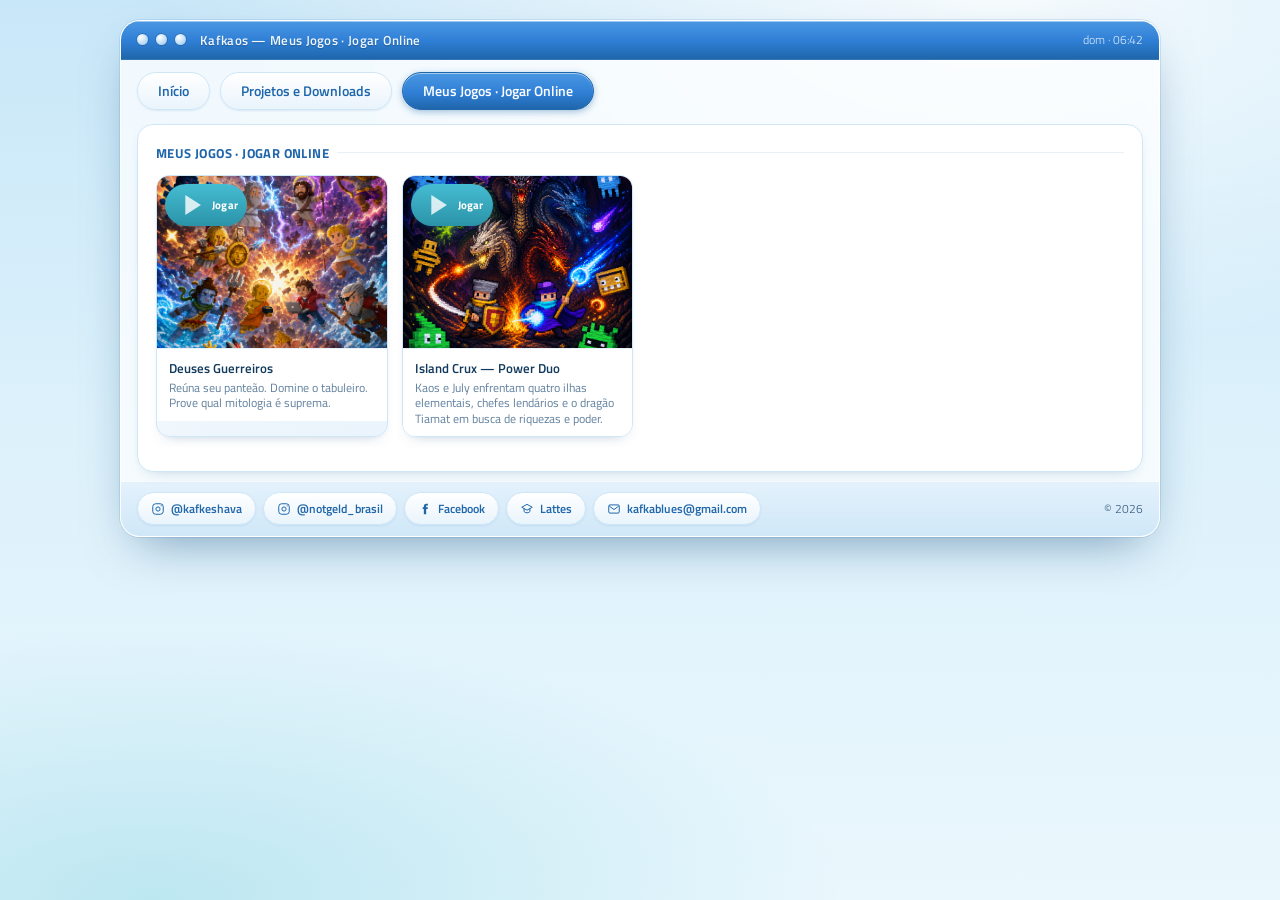
==== jogos-online.html @ 0dcbb70d "Update jogos-online.html" ====
<!DOCTYPE html>
<html lang="pt-BR">
<head>
<meta charset="UTF-8">
<meta name="viewport" content="width=device-width, initial-scale=1.0">
<title>Meus Jogos · Jogar Online — Kafkaos (Franz Kafka Porto Domingos)</title>
<meta name="description" content="Jogos em HTML de Franz Kafka Porto Domingos, para jogar direto no navegador.">
<link rel="stylesheet" href="style.css">
</head>
<body>
<div class="window">

  <div class="titlebar">
    <span class="dot"></span><span class="dot"></span><span class="dot"></span>
    <span class="tt">Kafkaos — Meus Jogos · Jogar Online</span>
    <span class="clock"></span>
  </div>

  <nav class="nav">
    <a href="index.html">Início</a>
    <a href="projetos.html">Projetos e Downloads</a>
    <a href="jogos-online.html" class="active">Meus Jogos · Jogar Online</a>
  </nav>

  <div class="content">
    <section class="card">
      <h2>Meus Jogos · Jogar Online</h2>
      <div class="gallery"></div>
      <div class="pager"></div>
    </section>
  </div>

  <footer class="foot">
    <div class="links">
      <a href="https://instagram.com/kafkeshava" target="_blank" rel="noopener">
        <svg viewBox="0 0 24 24" fill="none" stroke="currentColor" stroke-width="1.7"><rect x="3" y="3" width="18" height="18" rx="5"/><circle cx="12" cy="12" r="3.6"/><circle cx="17.4" cy="6.6" r="1" fill="currentColor" stroke="none"/></svg>
        @kafkeshava
      </a>
      <a href="https://instagram.com/notgeld_brasil" target="_blank" rel="noopener">
        <svg viewBox="0 0 24 24" fill="none" stroke="currentColor" stroke-width="1.7"><rect x="3" y="3" width="18" height="18" rx="5"/><circle cx="12" cy="12" r="3.6"/><circle cx="17.4" cy="6.6" r="1" fill="currentColor" stroke="none"/></svg>
        @notgeld_brasil
      </a>
      <a href="https://www.facebook.com/share/1BLQTxoj3Z/" target="_blank" rel="noopener">
        <svg viewBox="0 0 24 24" fill="currentColor"><path d="M14 9V7c0-.9.6-1 1-1h2V3h-3c-2.4 0-4 1.6-4 4v2H8v3h2v9h4v-9h2.6l.4-3H14z"/></svg>
        Facebook
      </a>
      <a href="http://lattes.cnpq.br/6885796258165008" target="_blank" rel="noopener">
        <svg viewBox="0 0 24 24" fill="none" stroke="currentColor" stroke-width="1.7"><path d="M3 9l9-5 9 5-9 5-9-5z"/><path d="M7 11v5c0 1 2.2 2.5 5 2.5s5-1.5 5-2.5v-5"/></svg>
        Lattes
      </a>
      <a href="mailto:kafkablues@gmail.com">
        <svg viewBox="0 0 24 24" fill="none" stroke="currentColor" stroke-width="1.7"><rect x="3" y="5" width="18" height="14" rx="2"/><path d="M4 7l8 6 8-6"/></svg>
        kafkablues@gmail.com
      </a>
    </div>
    <span class="sig">© 2026</span>
  </footer>

</div>
<script src="script.js"></script>
<script>
/* ------------------------------------------------------------------
   SEUS JOGOS EM HTML
   Cada objeto é um jogo. Copie um bloco para adicionar, apague para
   remover. "url" é o caminho até o index.html do jogo (dentro da
   pasta jogos/) — o clique abre direto em nova aba, ocupando toda
   a janela do navegador.
   ------------------------------------------------------------------ */
const JOGOS = [
  { title: 'Deuses Guerreiros', sub: 'Reúna seu panteão. Domine o tabuleiro. Prove qual mitologia é suprema.', url: 'jogos/Deuses-Guerreiros/Deuses-Guerreiros.html', img: 'jogos/Deuses-Guerreiros/splash-deuses-guerreiros.png' },
  { title: 'Island Crux — Power Duo', sub: 'Kaos e July enfrentam quatro ilhas elementais, chefes lendários e o dragão Tiamat em busca de riquezas e poder.', url: 'jogos/island-crux/power_duo_hub', img: 'jogos/island-crux/capa.png' }
];

document.addEventListener('DOMContentLoaded', () => {
  initGallery(JOGOS, 8, {
    badgeLabel: 'Jogar',
    badgeClass: 'badge-play',
    badgeIcon: '<svg viewBox="0 0 24 24" fill="currentColor"><path d="M8 5v14l11-7z"/></svg>'
  });
});
</script>
<script data-goatcounter="https://kafkaos.goatcounter.com/count"
        async src="//gc.zgo.at/count.js"></script>
</body>
</html>
---- style.css ----
/* ============================================================
   Franz Kafka Porto Domingos — tema Frutiger Aero
   Estilo compartilhado · responsivo (PC e celular)
   ============================================================ */

@import url('https://fonts.googleapis.com/css2?family=Titillium+Web:wght@300;400;600;700&display=swap');

:root {
  --sky-top:   #c8e7f8;
  --sky-mid:   #dcf1fb;
  --sky-bot:   #eaf7fd;
  --aero:      #2f7fd6;
  --aero-lt:   #4a97e2;
  --aero-dp:   #1f66ab;
  --aqua:      #45bcd2;
  --aqua-dp:   #2b93a8;
  --ink:       #123a5c;
  --ink-soft:  #33597c;
  --muted:     #5f7f9c;
  --faint:     #93b0c8;
  --glass:     rgba(255,255,255,0.72);
  --glass-hi:  rgba(255,255,255,0.95);
  --card:      #ffffff;
  --card-bd:   #cfe6f7;
  --line:      #e6f1f9;
  --radius:    16px;
  --font:      'Titillium Web', 'Segoe UI', system-ui, sans-serif;
}

* { box-sizing: border-box; margin: 0; padding: 0; }

body {
  min-height: 100%;
  font-family: var(--font);
  color: var(--ink);
  background:
    radial-gradient(120% 70% at 78% 0%, rgba(255,255,255,0.85), rgba(255,255,255,0) 55%),
    radial-gradient(90% 50% at 12% 100%, rgba(69,188,210,0.28), rgba(69,188,210,0) 60%),
    linear-gradient(180deg, var(--sky-top) 0%, var(--sky-mid) 46%, var(--sky-bot) 100%);
  background-attachment: fixed;
  padding: clamp(10px, 2.2vh, 24px) clamp(8px, 2vw, 24px);
  -webkit-font-smoothing: antialiased;
}

/* ---- Janela principal (a "casca" fixa) ---------------------- */
.window {
  width: min(1040px, 100%);
  margin: 0 auto;
  background: var(--glass);
  border: 1px solid rgba(255,255,255,0.85);
  border-radius: 20px;
  box-shadow:
    0 20px 50px -18px rgba(23,77,128,0.55),
    0 2px 0 rgba(255,255,255,0.9) inset,
    0 0 0 1px rgba(120,170,210,0.25);
  backdrop-filter: blur(6px);
  overflow: hidden;
}

/* ---- Barra de título ---------------------------------------- */
.titlebar {
  display: flex; align-items: center; gap: 8px;
  padding: 9px 16px;
  color: #eef6fe;
  background: linear-gradient(180deg, var(--aero-lt) 0%, var(--aero) 52%, var(--aero-dp) 100%);
  border-bottom: 1px solid rgba(19,58,92,0.35);
  box-shadow: 0 1px 0 rgba(255,255,255,0.45) inset;
}
.titlebar .dot {
  width: 11px; height: 11px; border-radius: 50%; flex: none;
  background: radial-gradient(circle at 35% 30%, #fff, #bcdcf6 60%, #8fbde8);
  box-shadow: 0 0 0 1px rgba(19,58,92,0.25);
}
.titlebar .tt {
  margin-left: 6px;
  font-size: 13px; font-weight: 600; letter-spacing: .3px;
  text-shadow: 0 1px 1px rgba(19,58,92,0.45);
}
.titlebar .clock { margin-left: auto; font-size: 12px; font-weight: 300; opacity: .92; white-space: nowrap; }

/* ---- Navegação ---------------------------------------------- */
.nav {
  display: flex; align-items: center; gap: 10px; flex-wrap: wrap;
  padding: 12px 16px 0;
}
.nav a {
  font-size: 13.5px; font-weight: 600;
  color: var(--aero-dp); text-decoration: none;
  padding: 8px 20px; border-radius: 999px;
  background: linear-gradient(180deg, #ffffff, #eaf4fc);
  border: 1px solid var(--card-bd);
  box-shadow: 0 1px 2px rgba(31,102,171,0.12), 0 1px 0 rgba(255,255,255,0.9) inset;
  transition: transform .12s ease, box-shadow .12s ease;
}
.nav a:hover { transform: translateY(-1px); box-shadow: 0 3px 8px rgba(31,102,171,0.18); }
.nav a:focus-visible { outline: 2px solid var(--aero-dp); outline-offset: 2px; }
.nav a.active {
  color: #fff;
  background: linear-gradient(180deg, var(--aero-lt), var(--aero) 55%, var(--aero-dp));
  border-color: var(--aero-dp);
  box-shadow: 0 2px 7px rgba(31,102,171,0.4), 0 1px 0 rgba(255,255,255,0.5) inset;
}

/* ---- Conteúdo ------------------------------------------------ */
.content { padding: 14px 16px 8px; display: flex; flex-direction: column; gap: 14px; }

.card {
  background: var(--card);
  border: 1px solid var(--card-bd);
  border-radius: var(--radius);
  box-shadow: 0 1px 0 rgba(255,255,255,0.9) inset, 0 6px 16px -10px rgba(23,77,128,0.4);
  padding: 18px;
}
.card h2 {
  font-size: 13px; font-weight: 700; letter-spacing: .4px;
  text-transform: uppercase; color: var(--aero-dp);
  margin-bottom: 12px; display: flex; align-items: center; gap: 8px;
}
.card h2::after { content: ""; flex: 1; height: 1px; background: var(--line); }

/* ---- Rodapé -------------------------------------------------- */
.foot {
  display: flex; align-items: center; justify-content: space-between;
  gap: 12px; flex-wrap: wrap;
  padding: 11px 16px;
  background: linear-gradient(180deg, rgba(216,235,250,0.6), rgba(200,227,247,0.85));
  border-top: 1px solid rgba(255,255,255,0.8);
  box-shadow: 0 1px 0 rgba(255,255,255,0.7) inset;
}
.foot .links { display: flex; flex-wrap: wrap; gap: 7px; }
.foot a {
  display: inline-flex; align-items: center; gap: 6px;
  font-size: 12px; font-weight: 600; text-decoration: none;
  color: var(--aero-dp);
  padding: 6px 13px; border-radius: 999px;
  background: linear-gradient(180deg, #ffffff, #e9f4fc);
  border: 1px solid var(--card-bd);
  box-shadow: 0 1px 2px rgba(31,102,171,0.1);
  transition: transform .12s ease, box-shadow .12s ease;
}
.foot a:hover { transform: translateY(-1px); box-shadow: 0 3px 7px rgba(31,102,171,0.2); }
.foot a:focus-visible { outline: 2px solid var(--aero-dp); outline-offset: 2px; }
.foot a svg { width: 14px; height: 14px; flex: none; }
.foot .sig { font-size: 11.5px; font-weight: 300; color: var(--ink-soft); white-space: nowrap; }

.chip {
  display: inline-flex; align-items: center; gap: 5px;
  font-size: 12px; font-weight: 600; text-decoration: none;
  color: var(--aqua-dp);
  padding: 4px 11px; border-radius: 999px;
  background: linear-gradient(180deg, #f2fbfd, #e2f5f9);
  border: 1px solid #bfe6ee;
  transition: transform .12s ease;
}
.chip:hover { transform: translateY(-1px); }
.chip svg { width: 13px; height: 13px; }

/* ============================================================
   Página INÍCIO
   ============================================================ */
.home { display: grid; grid-template-columns: 1.5fr 1fr; gap: 14px; align-items: start; }
.col-left  { display: flex; flex-direction: column; gap: 14px; }
.col-right { display: flex; flex-direction: column; gap: 14px; }

.profile .head { display: flex; align-items: center; gap: 16px; flex-wrap: wrap; }
.avatar-frame {
  flex: none;
  width: 104px; height: 104px; border-radius: 50%;
  padding: 4px;
  background: linear-gradient(160deg, #ffffff, #cfe9fb 55%, #a9d4f2);
  box-shadow: 0 4px 12px -4px rgba(23,77,128,0.5), 0 0 0 1px rgba(255,255,255,0.8) inset;
}
.avatar-frame img {
  width: 100%; height: 100%; border-radius: 50%;
  object-fit: cover; object-position: 50% 22%;
  image-rendering: pixelated;
  border: 1px solid rgba(255,255,255,0.9);
  display: block;
}
.profile .name { font-size: 23px; font-weight: 700; line-height: 1.12; color: var(--ink); }
.profile .spirit { font-size: 12.5px; font-weight: 600; color: var(--aqua-dp); margin-top: 3px; }
.profile .alias { font-size: 11.5px; color: var(--muted); margin-top: 2px; }
.profile .alias strong { color: var(--aero-dp); font-weight: 700; }
.profile .role { font-size: 12.5px; color: var(--muted); margin-top: 3px; max-width: 34ch; }

.tags { display: flex; flex-wrap: wrap; gap: 6px; margin-top: 14px; }
.tags span {
  font-size: 11px; font-weight: 600; color: var(--aero-dp);
  padding: 4px 11px; border-radius: 999px;
  background: linear-gradient(180deg, #f0f7fd, #e2eefa);
  border: 1px solid var(--card-bd);
}

.bio { margin-top: 14px; display: flex; flex-direction: column; gap: 11px; }
.bio p { font-size: 13.5px; line-height: 1.68; color: var(--ink-soft); }
.bio p strong { color: var(--ink); font-weight: 600; }

.epigraph {
  margin-top: 16px;
  font-size: 12.5px; font-style: italic; line-height: 1.55;
  color: var(--muted);
  padding: 13px 16px;
  border-left: 3px solid var(--aqua);
  background: linear-gradient(90deg, rgba(69,188,210,0.09), rgba(69,188,210,0));
  border-radius: 0 10px 10px 0;
}
.epigraph cite { display: block; margin-top: 6px; font-style: normal; font-weight: 600; color: var(--ink-soft); font-size: 11.5px; }

/* Formação */
.formacao ul { list-style: none; display: flex; flex-direction: column; gap: 11px; }
.formacao li { display: flex; gap: 11px; align-items: flex-start; }
.formacao .bullet {
  flex: none; margin-top: 5px; width: 8px; height: 8px; border-radius: 50%;
  background: radial-gradient(circle at 35% 30%, #7fd0e0, var(--aqua) 70%);
  box-shadow: 0 0 0 3px rgba(69,188,210,0.15);
}
.formacao .t { font-size: 13px; font-weight: 600; color: var(--ink); line-height: 1.3; }
.formacao .s { font-size: 11.5px; color: var(--muted); line-height: 1.35; }
.formacao .spec { font-size: 12px; color: var(--ink-soft); line-height: 1.5; }
.formacao .spec b { color: var(--ink); font-weight: 600; }

/* Entrevista */
.interview .grid { display: grid; grid-template-columns: repeat(3, 1fr); gap: 10px; }
.thumb {
  position: relative; cursor: pointer;
  aspect-ratio: 16 / 9; border-radius: 11px; overflow: hidden;
  border: 1px solid var(--card-bd);
  box-shadow: 0 4px 12px -8px rgba(23,77,128,0.6);
  background: #dcecfa;
  transition: transform .14s ease, box-shadow .14s ease;
}
.thumb:hover { transform: translateY(-2px); box-shadow: 0 8px 18px -10px rgba(23,77,128,0.7); }
.thumb:focus-visible { outline: 2px solid var(--aero-dp); outline-offset: 2px; }
.thumb img { width: 100%; height: 100%; object-fit: cover; display: block; }
.thumb .play { position: absolute; inset: 0; display: grid; place-items: center; background: rgba(18,58,92,0.18); }
.thumb .play span {
  width: 34px; height: 34px; border-radius: 50%;
  background: linear-gradient(180deg, rgba(255,255,255,0.95), rgba(224,240,252,0.9));
  box-shadow: 0 2px 8px rgba(23,77,128,0.5);
  display: grid; place-items: center;
}
.thumb .play span::before {
  content: ""; width: 0; height: 0; margin-left: 3px;
  border-left: 11px solid var(--aero); border-top: 7px solid transparent; border-bottom: 7px solid transparent;
}
.thumb .cap {
  position: absolute; left: 0; right: 0; bottom: 0;
  font-size: 11px; font-weight: 600; color: #fff;
  padding: 14px 10px 6px;
  background: linear-gradient(180deg, rgba(18,58,92,0), rgba(18,58,92,0.72));
}

/* ============================================================
   Página PROJETOS E DOWNLOADS
   ============================================================ */
.gallery { display: grid; grid-template-columns: repeat(4, 1fr); gap: 14px; }
.tile {
  cursor: pointer; text-decoration: none; color: inherit;
  border-radius: 13px; overflow: hidden;
  background: linear-gradient(160deg, #ffffff, #eaf4fc);
  border: 1px solid var(--card-bd);
  box-shadow: 0 1px 0 rgba(255,255,255,0.9) inset, 0 6px 14px -10px rgba(23,77,128,0.5);
  display: flex; flex-direction: column;
  transition: transform .14s ease, box-shadow .14s ease;
}
.tile:hover { transform: translateY(-3px); box-shadow: 0 12px 22px -12px rgba(23,77,128,0.65); }
.tile:focus-visible { outline: 2px solid var(--aero-dp); outline-offset: 2px; }
.tile .art {
  position: relative;
  aspect-ratio: 4 / 3; display: grid; place-items: center;
  color: var(--faint); background: linear-gradient(160deg, #eaf4fc, #dcecfa);
}
.tile .art svg { width: 34px; height: 34px; opacity: .8; }
.tile .meta { padding: 10px 12px; border-top: 1px solid var(--line); background: #fff; }
.tile .meta .tt { font-size: 12.5px; font-weight: 600; color: var(--ink); margin-bottom: 2px; }
.tile .meta .st { font-size: 11.5px; color: var(--muted); line-height: 1.35; }

.badge {
  position: absolute; top: 8px; left: 8px;
  display: inline-flex; align-items: center; gap: 4px;
  font-size: 10.5px; font-weight: 700; letter-spacing: .2px;
  color: #fff; padding: 4px 9px; border-radius: 999px;
  box-shadow: 0 2px 6px rgba(23,77,128,0.35);
}
.badge svg { width: 12px; height: 12px; }
.badge-play { background: linear-gradient(180deg, var(--aqua), var(--aqua-dp)); }
.badge-dl   { background: linear-gradient(180deg, #8aa0b8, #5f7f9c); }

.pager { display: flex; align-items: center; justify-content: center; flex-wrap: wrap; gap: 6px; margin-top: 16px; }
.pager button {
  font-family: var(--font); font-size: 12.5px; font-weight: 600;
  color: var(--aero-dp); cursor: pointer;
  min-width: 34px; height: 32px; padding: 0 11px;
  border-radius: 999px;
  background: linear-gradient(180deg, #ffffff, #e9f4fc);
  border: 1px solid var(--card-bd);
  box-shadow: 0 1px 2px rgba(31,102,171,0.12);
  transition: transform .1s ease;
}
.pager button:hover:not(:disabled) { transform: translateY(-1px); }
.pager button:focus-visible { outline: 2px solid var(--aero-dp); outline-offset: 2px; }
.pager button:disabled { opacity: .4; cursor: default; }
.pager button.active {
  color: #fff;
  background: linear-gradient(180deg, var(--aero-lt), var(--aero-dp));
  border-color: var(--aero-dp);
  box-shadow: 0 2px 6px rgba(31,102,171,0.4);
}

/* ============================================================
   Lightbox
   ============================================================ */
.lightbox {
  position: fixed; inset: 0; z-index: 50;
  display: none; align-items: center; justify-content: center;
  padding: 20px;
  background: rgba(15,45,74,0.55);
  backdrop-filter: blur(4px);
}
.lightbox.open { display: flex; }
.lightbox .box {
  position: relative;
  width: min(760px, 100%);
  background: var(--glass-hi);
  border: 1px solid rgba(255,255,255,0.9);
  border-radius: 18px;
  box-shadow: 0 30px 70px -20px rgba(15,45,74,0.8);
  overflow: hidden;
  animation: pop .18s ease;
}
@keyframes pop { from { transform: scale(.96); opacity: 0; } to { transform: scale(1); opacity: 1; } }
.lightbox .lb-media { aspect-ratio: 16 / 9; background: #0d2036; display: grid; place-items: center; }
.lightbox .lb-media iframe { width: 100%; height: 100%; border: 0; }
.lightbox .lb-media .ph { color: #cfe6f7; text-align: center; padding: 20px; }
.lightbox .lb-media .ph svg { width: 46px; height: 46px; opacity: .7; }
.lightbox .lb-bar { display: flex; align-items: center; justify-content: space-between; gap: 12px; flex-wrap: wrap; padding: 13px 16px; }
.lightbox .lb-bar .tt { font-size: 14px; font-weight: 600; color: var(--ink); }
.lightbox .lb-bar .dl {
  font-size: 12.5px; font-weight: 600; text-decoration: none; color: #fff;
  padding: 8px 17px; border-radius: 999px;
  background: linear-gradient(180deg, var(--aqua), var(--aqua-dp));
  box-shadow: 0 2px 7px rgba(43,147,168,0.4);
}
.lightbox .close {
  position: absolute; top: 10px; right: 10px; z-index: 2;
  width: 32px; height: 32px; border: 0; cursor: pointer; border-radius: 50%;
  background: rgba(255,255,255,0.92); color: var(--ink);
  font-size: 19px; line-height: 1; box-shadow: 0 2px 8px rgba(15,45,74,0.4);
}

/* ============================================================
   RESPONSIVO — adapta sozinho ao tamanho da tela
   ============================================================ */
@media (max-width: 900px) {
  .home { grid-template-columns: 1fr; }
  .gallery { grid-template-columns: repeat(3, 1fr); }
}

@media (max-width: 620px) {
  body { padding: 8px; }
  .window { border-radius: 16px; }
  .titlebar { padding: 8px 12px; }
  .titlebar .tt { font-size: 12px; }
  .titlebar .clock { display: none; }
  .nav { padding: 10px 12px 0; gap: 7px; }
  .nav a { font-size: 11.5px; padding: 8px 10px; flex: 1 1 auto; text-align: center; }
  .content { padding: 12px; gap: 12px; }
  .card { padding: 15px; border-radius: 14px; }
  .profile .head { gap: 13px; }
  .avatar-frame { width: 78px; height: 78px; }
  .profile .name { font-size: 19px; }
  .profile .role { font-size: 12px; }
  .bio p { font-size: 13px; line-height: 1.62; }
  .interview .grid { grid-template-columns: 1fr; gap: 9px; }
  .gallery { grid-template-columns: repeat(2, 1fr); gap: 11px; }
  .foot { justify-content: center; text-align: center; padding: 12px; }
  .foot .links { justify-content: center; }
  .foot .sig { width: 100%; text-align: center; }
  .lightbox { padding: 12px; }
}

@media (max-width: 380px) {
  .gallery { grid-template-columns: 1fr; }
  .profile .head { flex-direction: column; align-items: flex-start; }
}

@media (prefers-reduced-motion: reduce) {
  * { animation: none !important; transition: none !important; }
}
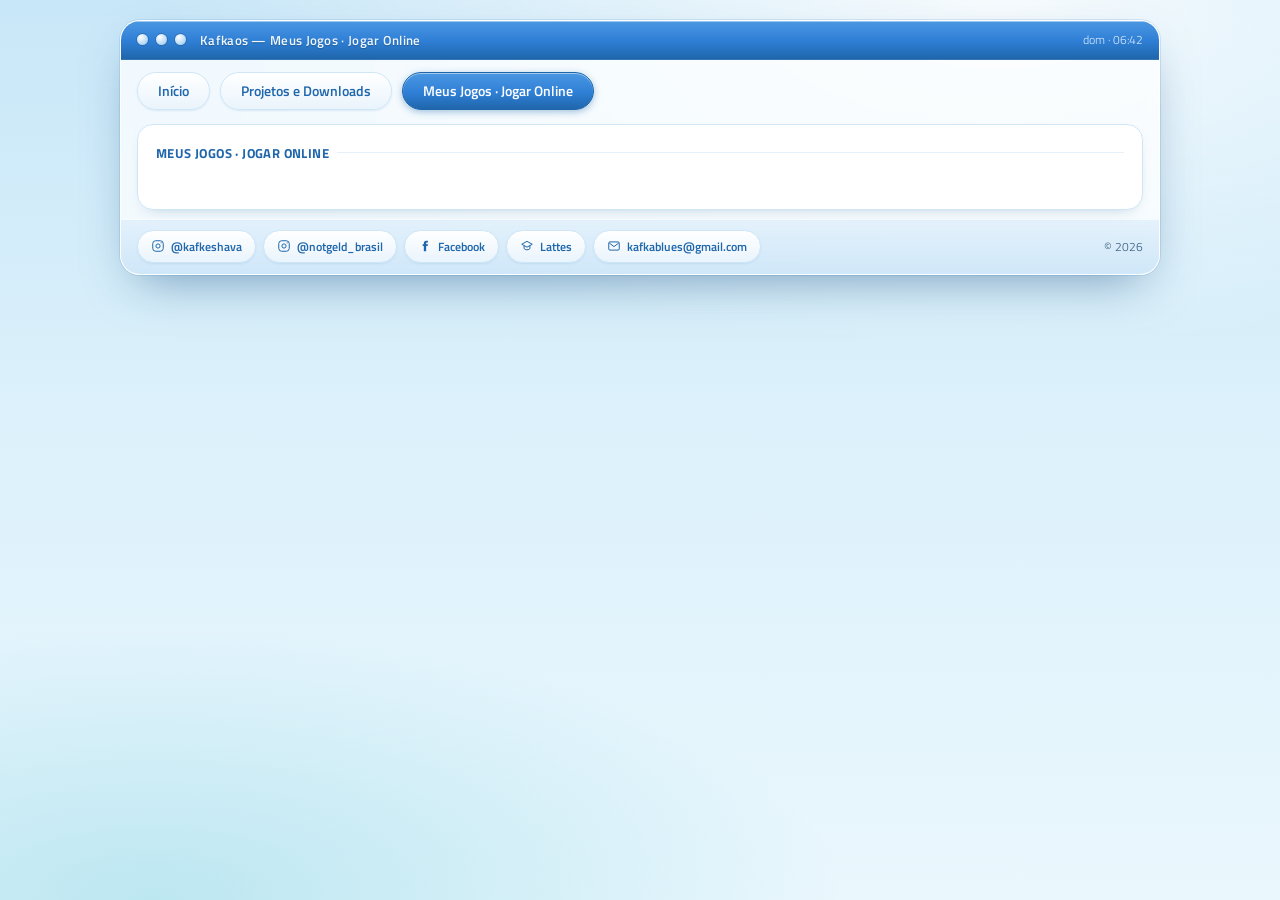
==== commit 6ff9d3ef: "Update jogos-online.html" ====
--- a/jogos-online.html
+++ b/jogos-online.html
@@ -67,6 +67,8 @@
    a janela do navegador.
    ------------------------------------------------------------------ */
 const JOGOS = [
+  { title: 'Deuses Guerreiros', sub: 'Copa de Botão é um jogo de gestão de futebol em que você funda um clube na última divisão do mundo e o conduz, botão a botão, do grupo mais fraco até a final da Copa. Comprando, vendendo e treinando jogadores num mercado onde cada estatística tem preço.
+ ', url: 'jogos/Copa do Botão/copa-de-botao', img: 'jogos/Copa do Botão/Futebol de Botão.png' },
   { title: 'Deuses Guerreiros', sub: 'Reúna seu panteão. Domine o tabuleiro. Prove qual mitologia é suprema.', url: 'jogos/Deuses-Guerreiros/Deuses-Guerreiros.html', img: 'jogos/Deuses-Guerreiros/splash-deuses-guerreiros.png' },
   { title: 'Island Crux — Power Duo', sub: 'Kaos e July enfrentam quatro ilhas elementais, chefes lendários e o dragão Tiamat em busca de riquezas e poder.', url: 'jogos/island-crux/power_duo_hub', img: 'jogos/island-crux/capa.png' }
 ];
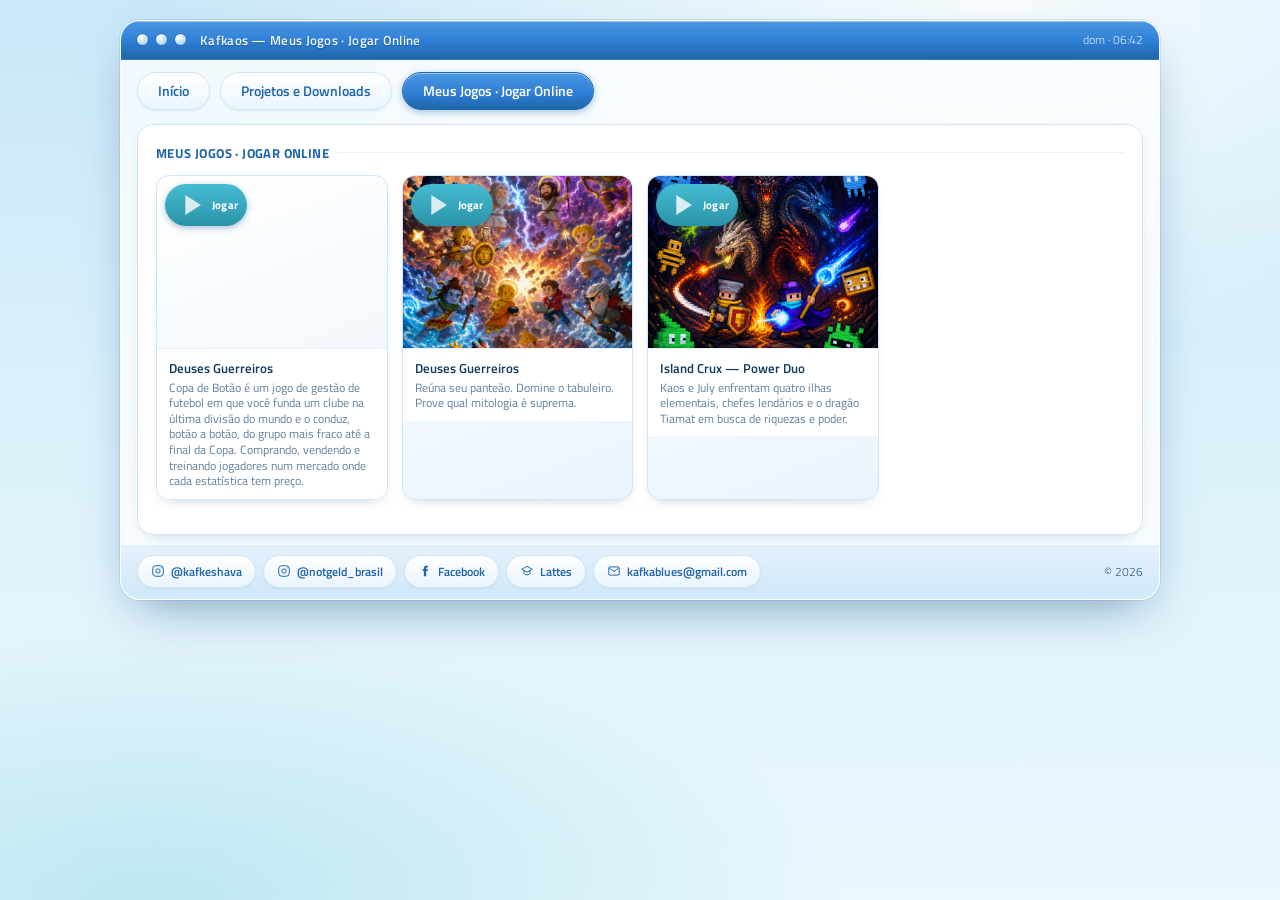
==== commit baf81c2c: "Update jogos-online.html" ====
--- a/jogos-online.html
+++ b/jogos-online.html
@@ -67,8 +67,7 @@
    a janela do navegador.
    ------------------------------------------------------------------ */
 const JOGOS = [
-  { title: 'Deuses Guerreiros', sub: 'Copa de Botão é um jogo de gestão de futebol em que você funda um clube na última divisão do mundo e o conduz, botão a botão, do grupo mais fraco até a final da Copa. Comprando, vendendo e treinando jogadores num mercado onde cada estatística tem preço.
- ', url: 'jogos/Copa do Botão/copa-de-botao', img: 'jogos/Copa do Botão/Futebol de Botão.png' },
+  { title: 'Deuses Guerreiros', sub: 'Copa de Botão é um jogo de gestão de futebol em que você funda um clube na última divisão do mundo e o conduz, botão a botão, do grupo mais fraco até a final da Copa. Comprando, vendendo e treinando jogadores num mercado onde cada estatística tem preço.', url: 'jogos/Copa do Botão/copa-de-botao', img: 'jogos/Copa do Botão/Futebol de Botão.png' },
   { title: 'Deuses Guerreiros', sub: 'Reúna seu panteão. Domine o tabuleiro. Prove qual mitologia é suprema.', url: 'jogos/Deuses-Guerreiros/Deuses-Guerreiros.html', img: 'jogos/Deuses-Guerreiros/splash-deuses-guerreiros.png' },
   { title: 'Island Crux — Power Duo', sub: 'Kaos e July enfrentam quatro ilhas elementais, chefes lendários e o dragão Tiamat em busca de riquezas e poder.', url: 'jogos/island-crux/power_duo_hub', img: 'jogos/island-crux/capa.png' }
 ];
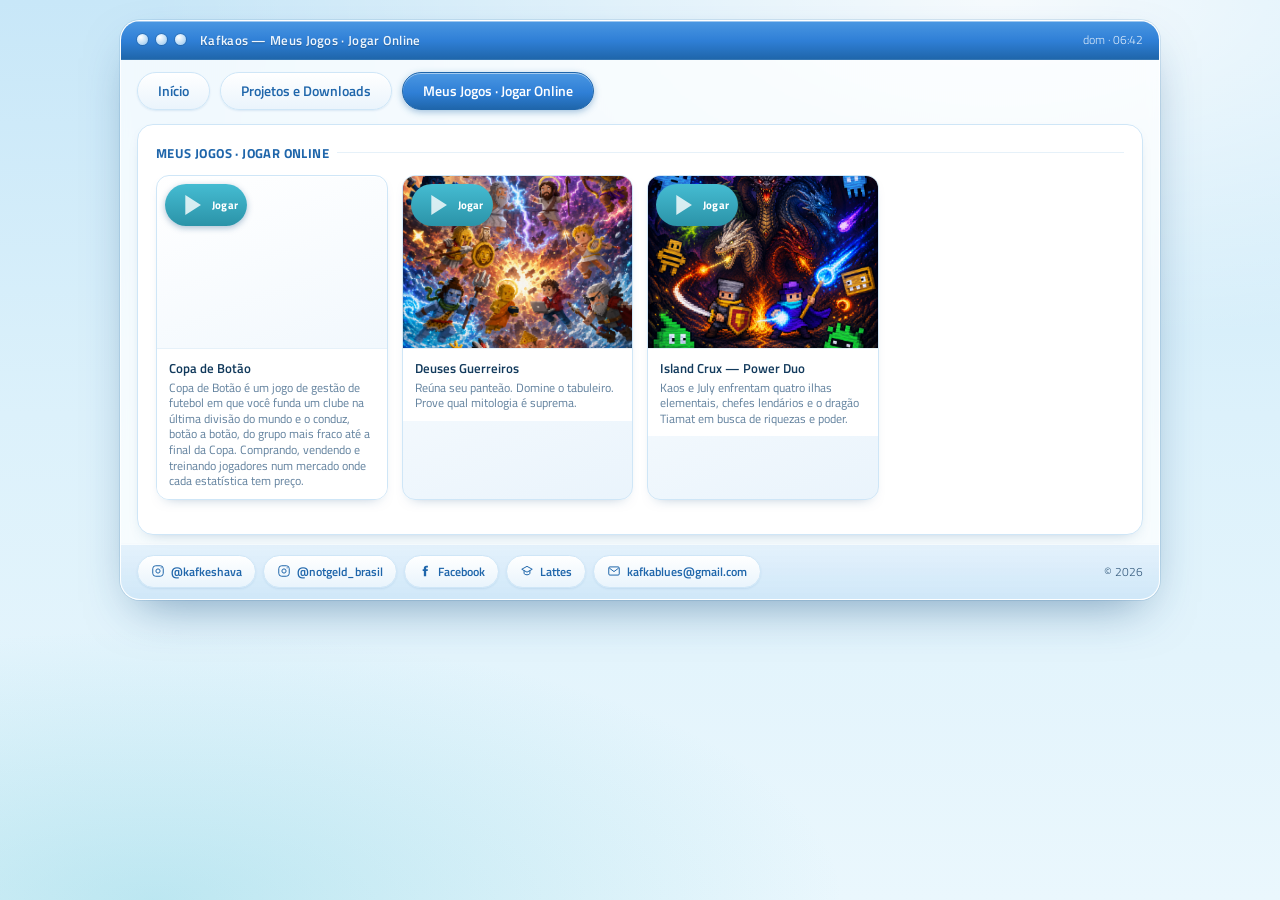
==== commit 1c373bdc: "Fix game title and URL for Copa de Botão" ====
--- a/jogos-online.html
+++ b/jogos-online.html
@@ -67,7 +67,7 @@
    a janela do navegador.
    ------------------------------------------------------------------ */
 const JOGOS = [
-  { title: 'Deuses Guerreiros', sub: 'Copa de Botão é um jogo de gestão de futebol em que você funda um clube na última divisão do mundo e o conduz, botão a botão, do grupo mais fraco até a final da Copa. Comprando, vendendo e treinando jogadores num mercado onde cada estatística tem preço.', url: 'jogos/Copa do Botão/copa-de-botao', img: 'jogos/Copa do Botão/Futebol de Botão.png' },
+  { title: 'Copa de Botão', sub: 'Copa de Botão é um jogo de gestão de futebol em que você funda um clube na última divisão do mundo e o conduz, botão a botão, do grupo mais fraco até a final da Copa. Comprando, vendendo e treinando jogadores num mercado onde cada estatística tem preço.', url: 'jogos/Copa do Botão/copa-de-botao.html', img: 'jogos/Copa do Botão/Futebol de Botão.png' },
   { title: 'Deuses Guerreiros', sub: 'Reúna seu panteão. Domine o tabuleiro. Prove qual mitologia é suprema.', url: 'jogos/Deuses-Guerreiros/Deuses-Guerreiros.html', img: 'jogos/Deuses-Guerreiros/splash-deuses-guerreiros.png' },
   { title: 'Island Crux — Power Duo', sub: 'Kaos e July enfrentam quatro ilhas elementais, chefes lendários e o dragão Tiamat em busca de riquezas e poder.', url: 'jogos/island-crux/power_duo_hub', img: 'jogos/island-crux/capa.png' }
 ];
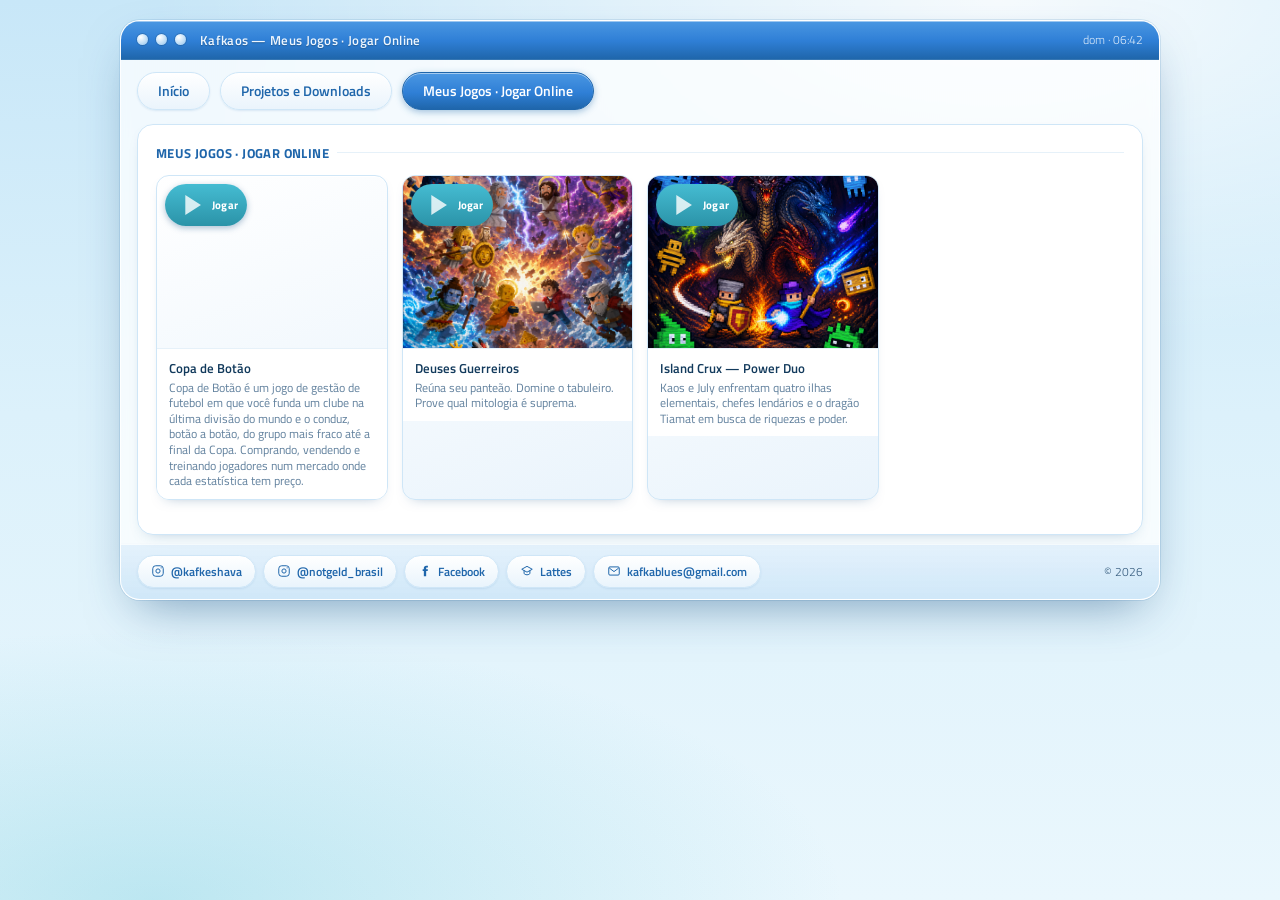
==== commit e001153b: "Fix URL and image paths for Copa de Botão" ====
--- a/jogos-online.html
+++ b/jogos-online.html
@@ -67,7 +67,7 @@
    a janela do navegador.
    ------------------------------------------------------------------ */
 const JOGOS = [
-  { title: 'Copa de Botão', sub: 'Copa de Botão é um jogo de gestão de futebol em que você funda um clube na última divisão do mundo e o conduz, botão a botão, do grupo mais fraco até a final da Copa. Comprando, vendendo e treinando jogadores num mercado onde cada estatística tem preço.', url: 'jogos/Copa do Botão/copa-de-botao.html', img: 'jogos/Copa do Botão/Futebol de Botão.png' },
+  { title: 'Copa de Botão', sub: 'Copa de Botão é um jogo de gestão de futebol em que você funda um clube na última divisão do mundo e o conduz, botão a botão, do grupo mais fraco até a final da Copa. Comprando, vendendo e treinando jogadores num mercado onde cada estatística tem preço.', url: 'jogos/Copa-de-Botão/copa-de-botao.html', img: 'jogos/Copa do Botão/Futebol-de-Botão.png'},
   { title: 'Deuses Guerreiros', sub: 'Reúna seu panteão. Domine o tabuleiro. Prove qual mitologia é suprema.', url: 'jogos/Deuses-Guerreiros/Deuses-Guerreiros.html', img: 'jogos/Deuses-Guerreiros/splash-deuses-guerreiros.png' },
   { title: 'Island Crux — Power Duo', sub: 'Kaos e July enfrentam quatro ilhas elementais, chefes lendários e o dragão Tiamat em busca de riquezas e poder.', url: 'jogos/island-crux/power_duo_hub', img: 'jogos/island-crux/capa.png' }
 ];
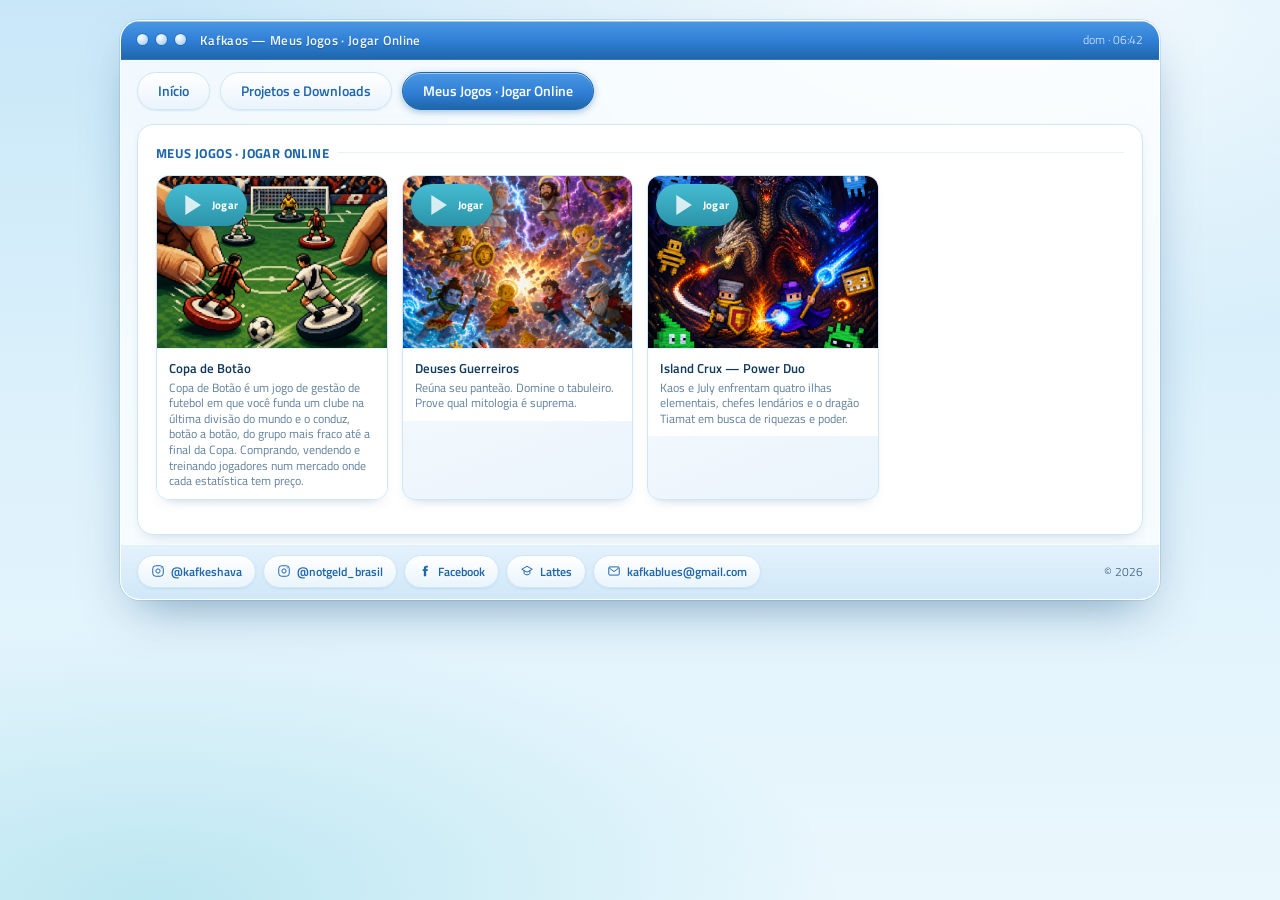
==== commit 0072637f: "Fix image path for 'Copa de Botão' game" ====
--- a/jogos-online.html
+++ b/jogos-online.html
@@ -67,7 +67,7 @@
    a janela do navegador.
    ------------------------------------------------------------------ */
 const JOGOS = [
-  { title: 'Copa de Botão', sub: 'Copa de Botão é um jogo de gestão de futebol em que você funda um clube na última divisão do mundo e o conduz, botão a botão, do grupo mais fraco até a final da Copa. Comprando, vendendo e treinando jogadores num mercado onde cada estatística tem preço.', url: 'jogos/Copa-de-Botão/copa-de-botao.html', img: 'jogos/Copa do Botão/Futebol-de-Botão.png'},
+  { title: 'Copa de Botão', sub: 'Copa de Botão é um jogo de gestão de futebol em que você funda um clube na última divisão do mundo e o conduz, botão a botão, do grupo mais fraco até a final da Copa. Comprando, vendendo e treinando jogadores num mercado onde cada estatística tem preço.', url: 'jogos/Copa-de-Botão/copa-de-botao.html', img: 'jogos/Copa-de-Botão/Futebol-de-Botão.png'},
   { title: 'Deuses Guerreiros', sub: 'Reúna seu panteão. Domine o tabuleiro. Prove qual mitologia é suprema.', url: 'jogos/Deuses-Guerreiros/Deuses-Guerreiros.html', img: 'jogos/Deuses-Guerreiros/splash-deuses-guerreiros.png' },
   { title: 'Island Crux — Power Duo', sub: 'Kaos e July enfrentam quatro ilhas elementais, chefes lendários e o dragão Tiamat em busca de riquezas e poder.', url: 'jogos/island-crux/power_duo_hub', img: 'jogos/island-crux/capa.png' }
 ];
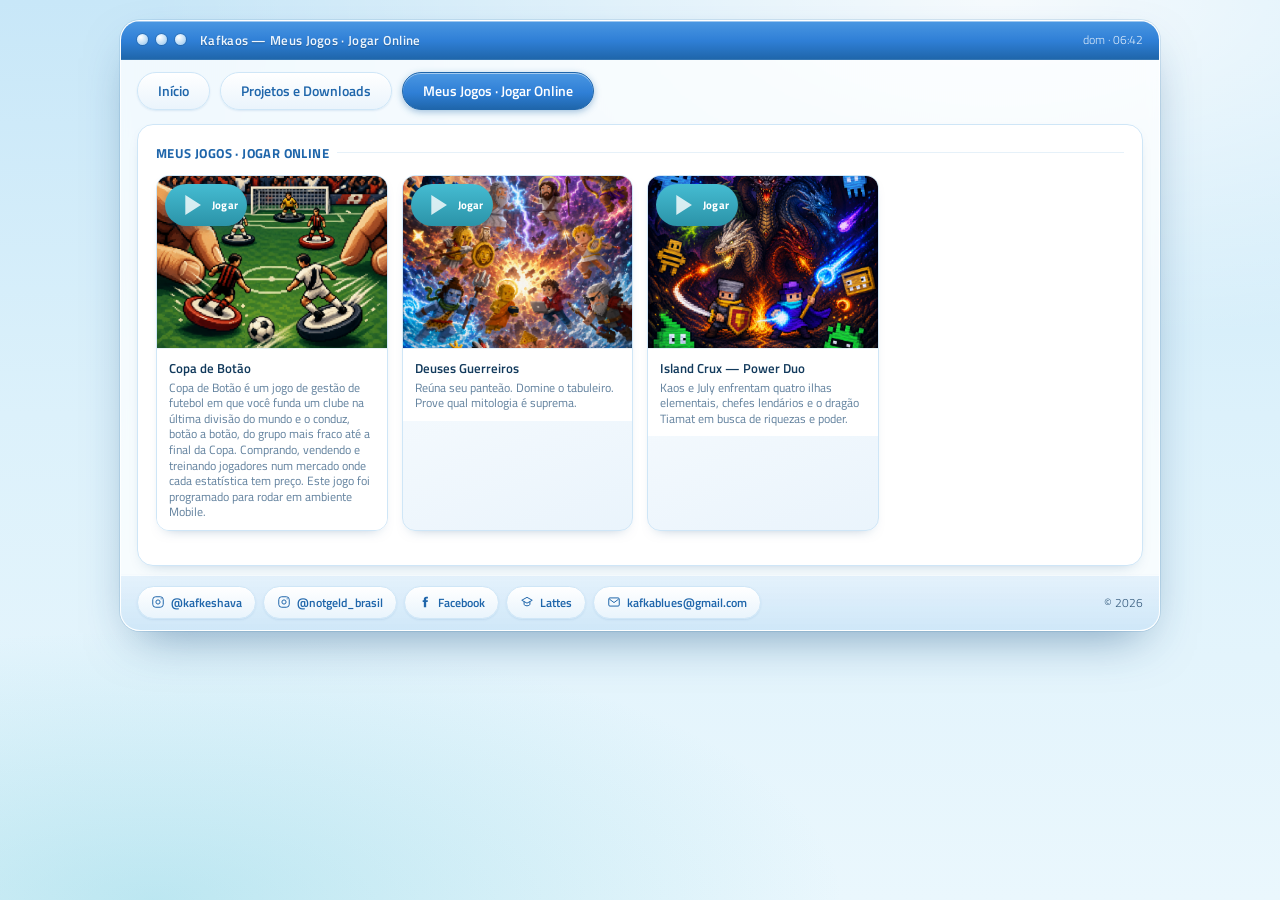
==== commit 20a4385e: "Update game description for Copa de Botão" ====
--- a/jogos-online.html
+++ b/jogos-online.html
@@ -67,7 +67,7 @@
    a janela do navegador.
    ------------------------------------------------------------------ */
 const JOGOS = [
-  { title: 'Copa de Botão', sub: 'Copa de Botão é um jogo de gestão de futebol em que você funda um clube na última divisão do mundo e o conduz, botão a botão, do grupo mais fraco até a final da Copa. Comprando, vendendo e treinando jogadores num mercado onde cada estatística tem preço.', url: 'jogos/Copa-de-Botão/copa-de-botao.html', img: 'jogos/Copa-de-Botão/Futebol-de-Botão.png'},
+  { title: 'Copa de Botão', sub: 'Copa de Botão é um jogo de gestão de futebol em que você funda um clube na última divisão do mundo e o conduz, botão a botão, do grupo mais fraco até a final da Copa. Comprando, vendendo e treinando jogadores num mercado onde cada estatística tem preço. Este jogo foi programado para rodar em ambiente Mobile.', url: 'jogos/Copa-de-Botão/copa-de-botao.html', img: 'jogos/Copa-de-Botão/Futebol-de-Botão.png'},
   { title: 'Deuses Guerreiros', sub: 'Reúna seu panteão. Domine o tabuleiro. Prove qual mitologia é suprema.', url: 'jogos/Deuses-Guerreiros/Deuses-Guerreiros.html', img: 'jogos/Deuses-Guerreiros/splash-deuses-guerreiros.png' },
   { title: 'Island Crux — Power Duo', sub: 'Kaos e July enfrentam quatro ilhas elementais, chefes lendários e o dragão Tiamat em busca de riquezas e poder.', url: 'jogos/island-crux/power_duo_hub', img: 'jogos/island-crux/capa.png' }
 ];
